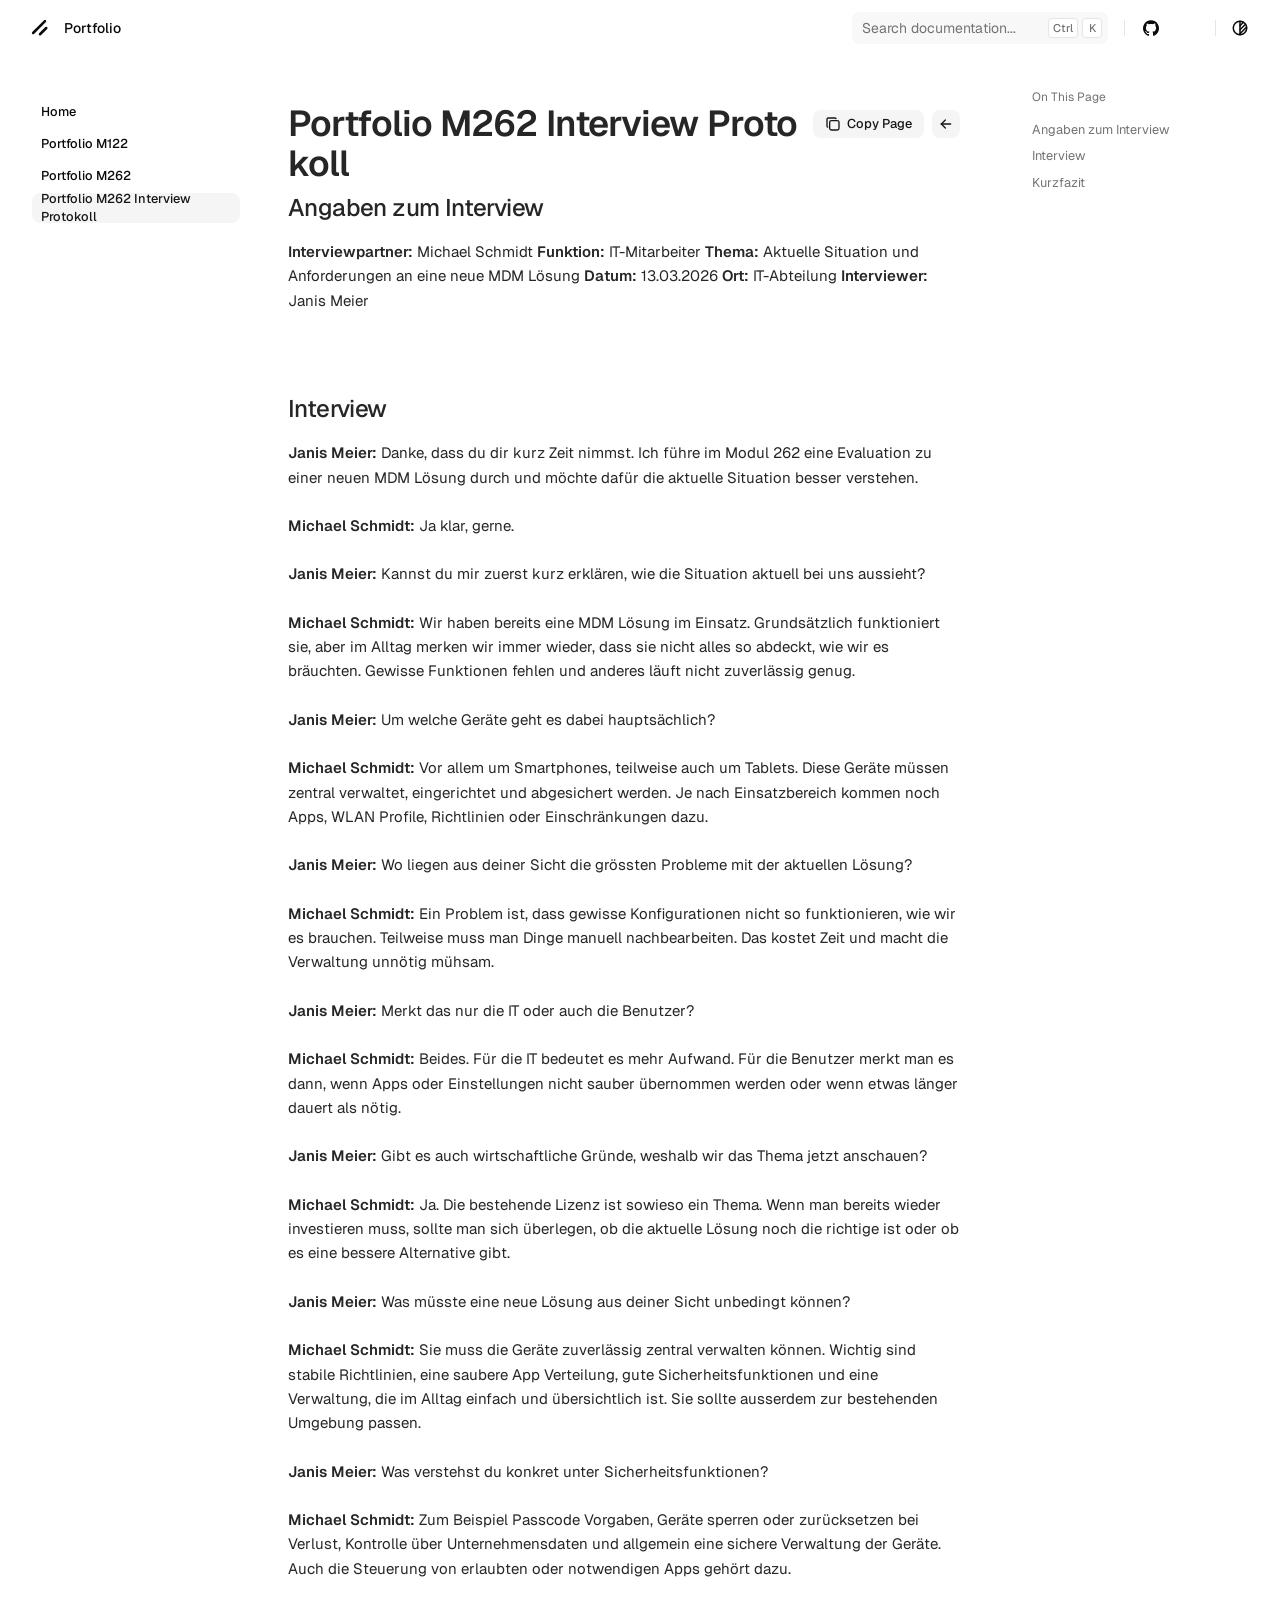
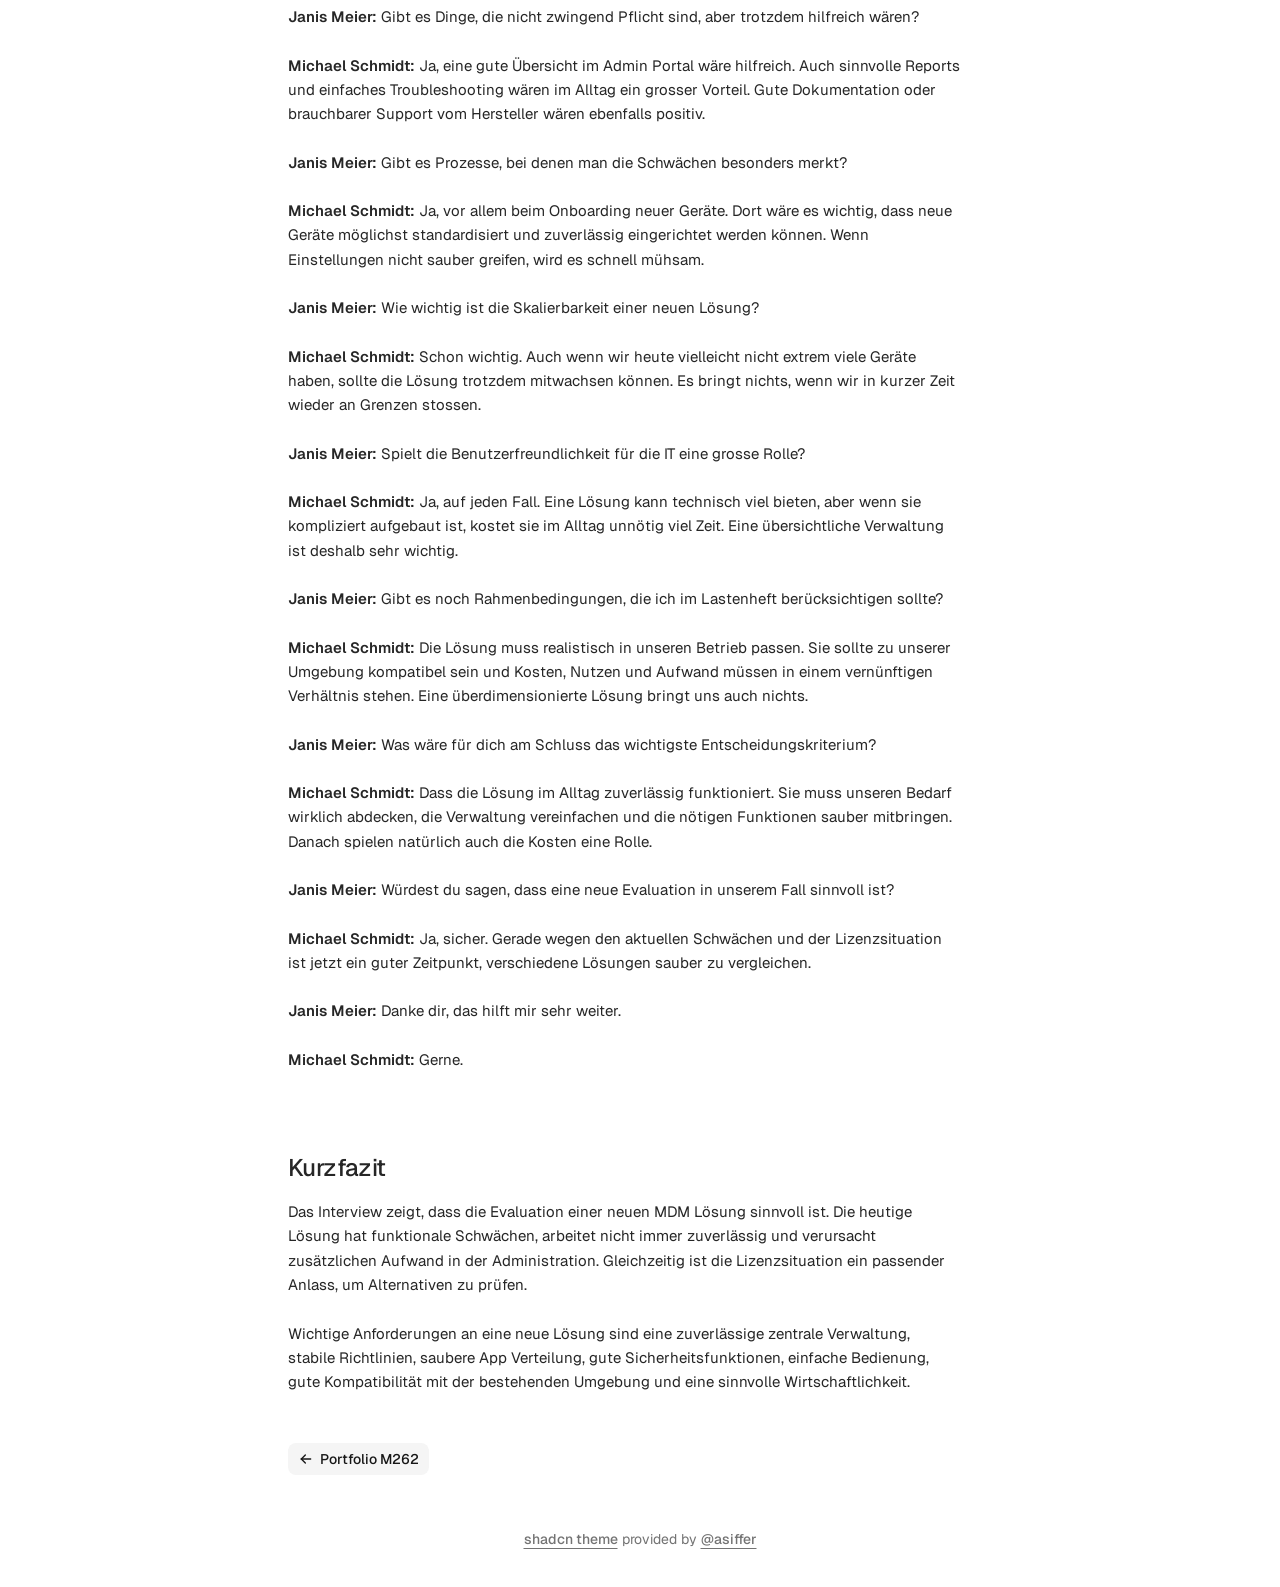
==== M262 Interview Protokoll/index.html @ add7f052 "Deployed 98fef5f with MkDocs version: 1.6.1" ====
<!DOCTYPE html>
<html lang="en">

<head>
    <script>
        // for search plugin notably
        const base_url = "https://1lazyprogrammer.github.io/portfolio/";
    </script>
    <script>
    const darkTheme = window.matchMedia("(prefers-color-scheme: dark)");
    darkTheme.onchange = (e) => {
        if (e.matches) {
            document.documentElement.classList.add("dark")
            localStorage.theme = 'dark';
        } else {
            document.documentElement.classList.remove("dark")
            localStorage.removeItem("theme")
        }
    };

    // On page load. Priotiry to lcaolStorage
    if (localStorage.theme === "dark") {
        document.documentElement.classList.add("dark")
    } else if (localStorage.theme === "light") {
        document.documentElement.classList.remove("dark")
    } else if (darkTheme.matches) {
        document.documentElement.classList.add("dark")
    } else {
        document.documentElement.classList.remove("dark")
    }

    // set the layout based on localStorage
    document.documentElement.classList.add(localStorage.getItem("html-layout") || "layout-fixed");
</script>


    <meta charset="UTF-8">
    <meta name="viewport" content="width=device-width, initial-scale=1">
    <title>Portfolio M262 Interview Protokoll - Portfolio</title>
    


<title>Portfolio M262 Interview Protokoll</title>









<link rel="canonical" href="https://1lazyprogrammer.github.io/portfolio/M262%20Interview%20Protokoll/">


<!-- Open Graph (Facebook, LinkedIn) -->

<meta property="og:title" content="Portfolio M262 Interview Protokoll">





<meta property="og:url" content="https://1lazyprogrammer.github.io/portfolio/M262%20Interview%20Protokoll/">






<!-- Twitter Card -->

<meta name="twitter:title" content="Portfolio M262 Interview Protokoll">






<!-- JSON-LD Structured Data -->



    <link rel="icon" href="../img/favicon.ico">

    <link href="../css/base.css" rel="stylesheet">
    <link href="../css/geist.css" rel="stylesheet">

    
    

<link id="pygments-light" rel="stylesheet"
    href="../css/pygments/shadcn-light.css">
<link id="pygments-dark" rel="stylesheet"
    href="../css/pygments/github-dark.css"
    media="(prefers-color-scheme: dark)">


    
    <link href="../extra.css" rel="stylesheet">

    

    <script src="../js/callbacks.js"></script>

    

    

    

</head>

<body
    class="text-foreground group/body overscroll-none font-sans antialiased [--footer-height:calc(var(--spacing)*14)] [--header-height:calc(var(--spacing)*14)] xl:[--footer-height:calc(var(--spacing)*24)] theme-default">
    <div id="inner-body" class="bg-background relative z-10 flex min-h-svh flex-col">
        <header class="bg-background sticky top-0 z-50 w-full" view-transition-name="header">
    <div class="container-wrapper 3xl:fixed:px-0 px-6">
        <div class="3xl:fixed:container flex h-(--header-height) items-center gap-2 **:data-[slot=separator]:!h-4">
            <button id="menu-button" data-slot="popover-trigger" onclick="onMobileMenuButtonClick(event)"
                class="group whitespace-nowrap rounded-md text-sm font-medium transition-all disabled:pointer-events-none disabled:opacity-50 [&amp;_svg]:pointer-events-none [&amp;_svg:not([class*='size-'])]:size-4 shrink-0 [&amp;_svg]:shrink-0 outline-none focus-visible:border-ring focus-visible:ring-ring/50 aria-invalid:ring-destructive/20 dark:aria-invalid:ring-destructive/40 aria-invalid:border-destructive hover:text-accent-foreground px-4 py-2 has-[&gt;svg]:px-3 extend-touch-target h-8 touch-manipulation items-center justify-start gap-2.5 !p-0 hover:bg-transparent focus-visible:bg-transparent focus-visible:ring-0 active:bg-transparent dark:hover:bg-transparent flex lg:hidden"
                type="button" aria-haspopup="dialog" aria-expanded="false" aria-controls="radix-«Rmplb»"
                data-state="closed">
                <div class="relative flex h-8 w-4 items-center justify-center">
                    <div class="relative size-4">
                        <!-- 16px x 16px -->
                        <svg xmlns="http://www.w3.org/2000/svg" viewBox="0 0 16 16" fill="none" stroke="currentColor"
                            stroke-width="2" stroke-linecap="round" stroke-linejoin="round">
                            <line x1="0" x2="16" y1="5" y2="5"
                                class="group-data-[state=open]:translate-y-[2.25px] group-data-[state=open]:-translate-x-[2.25px] group-data-[state=open]:rotate-45 transition-all duration-300 origin-center" />
                            <line x1="0" x2="16" y1="11" y2="11"
                                class="group-data-[state=open]:-translate-y-[2.25px] group-data-[state=open]:-translate-x-[2.25px] group-data-[state=open]:-rotate-45 transition-all duration-300 origin-center" />
                        </svg>
                    </div>

                    <span class="sr-only">Toggle Menu</span>
                </div>
                <span class="flex h-8 items-center text-lg leading-none font-medium">Menu</span>
            </button>
            <a data-slot="button"
                class="items-center justify-center gap-2 whitespace-nowrap rounded-md text-sm font-medium transition-all disabled:pointer-events-none disabled:opacity-50 [&_svg]:pointer-events-none [&_svg:not([class*='size-'])]:size-5 shrink-0 [&_svg]:shrink-0 outline-none focus-visible:border-ring focus-visible:ring-ring/50 focus-visible:ring-[3px] aria-invalid:ring-destructive/20 dark:aria-invalid:ring-destructive/40 aria-invalid:border-destructive hover:bg-accent hover:text-accent-foreground dark:hover:bg-accent/50 hidden h-8 lg:flex"
                href="https://1lazyprogrammer.github.io/portfolio/">
                <span class="size-8 flex flex-row justify-center items-center">
                    

<svg xmlns="http://www.w3.org/2000/svg" viewBox="0 0 256 256"
    class="size-5">
    <rect width="256" height="256" fill="none"></rect>
    <line x1="208" y1="128" x2="128" y2="208" fill="none" stroke="currentColor" stroke-linecap="round"
        stroke-linejoin="round" stroke-width="32"></line>
    <line x1="192" y1="40" x2="40" y2="192" fill="none" stroke="currentColor" stroke-linecap="round"
        stroke-linejoin="round" stroke-width="32"></line>
</svg>


                </span>

                
                <h1 class="pr-2">Portfolio</h1>
                
            </a>
            
            <div class="ml-auto flex items-center gap-2 md:flex-1 md:justify-end">
                <div class="hidden w-full flex-1 md:flex md:w-auto md:flex-none">
                    <button data-slot="dialog-trigger" onclick="onSearchBarClick(event)"
    class="inline-flex items-center gap-2 whitespace-nowrap rounded-md text-sm transition-all disabled:pointer-events-none disabled:opacity-50 [&amp;_svg]:pointer-events-none [&amp;_svg:not([class*='size-'])]:size-4 shrink-0 [&amp;_svg]:shrink-0 outline-none focus-visible:border-ring focus-visible:ring-ring/50 focus-visible:ring-[3px] aria-invalid:ring-destructive/20 dark:aria-invalid:ring-destructive/40 aria-invalid:border-destructive hover:bg-secondary/80 px-4 py-2 has-[&gt;svg]:px-3 bg-surface text-surface-foreground/60 dark:bg-card relative h-8 w-full justify-start pl-2.5 font-normal shadow-none sm:pr-12 md:w-40 lg:w-56 xl:w-64"
    type="button" aria-haspopup="dialog" aria-expanded="false" aria-controls="radix-«R66plb»" data-state="closed">
    <span class="text-muted-foreground hidden lg:inline-flex">Search documentation...</span>
    <span class="text-muted-foreground inline-flex lg:hidden">Search...</span>
    <div class="absolute top-1.5 right-1.5 hidden gap-1 sm:flex">
        <kbd
            class="bg-background text-muted-foreground pointer-events-none flex h-5 items-center justify-center gap-1 rounded border px-1 font-sans text-[0.7rem] font-medium select-none [&amp;_svg:not([class*='size-'])]:size-3">Ctrl</kbd><kbd
            class="bg-background text-muted-foreground pointer-events-none flex h-5 items-center justify-center gap-1 rounded border px-1 font-sans text-[0.7rem] font-medium select-none [&amp;_svg:not([class*='size-'])]:size-3 aspect-square">K</kbd>
    </div>
</button>
<dialog id="search-dialog" onclick="onSearchDialogClick(event)"
    class="fixed top-1/2 left-1/2 -translate-x-1/2 -translate-y-1/2 bg-background rounded-lg shadow-lg border overflow-hidden p-0">
    <div class="w-lg gap-4">
        <div class="flex h-full w-full flex-col overflow-hidden rounded-md bg-popover text-popover-foreground">
            <div data-slot="command-input-wrapper" class="flex h-9 items-center gap-2 border-b px-3"><svg
                    xmlns="http://www.w3.org/2000/svg" width="24" height="24" viewBox="0 0 24 24" fill="none"
                    stroke="currentColor" stroke-width="2" stroke-linecap="round" stroke-linejoin="round"
                    class="lucide lucide-search size-4 shrink-0 opacity-50">
                    <circle cx="11" cy="11" r="8"></circle>
                    <path d="m21 21-4.3-4.3"></path>
                </svg>
                <input data-slot="command-input"
                    class="placeholder:text-muted-foreground flex h-10 w-full rounded-md bg-transparent py-3 text-sm outline-hidden disabled:cursor-not-allowed disabled:opacity-50"
                    placeholder="Search documentation..." cmdk-input="" autocomplete="off" autocorrect="off"
                    spellcheck="false" aria-autocomplete="list" role="combobox" aria-expanded="true"
                    aria-controls="radix-«r1t6»" aria-labelledby="radix-«r1t7»" id="radix-«r1t8»" type="text" value=""
                    aria-activedescendant="radix-«r1th»" oninput="onInputHandler(event)">
            </div>
        </div>
        <div id="mkdocs-search-results">
            <!-- search results go there -->
        </div>
    </div>
</dialog>
<script>
    document.removeEventListener("keydown", searchShortcutHandler);
    document.addEventListener("keydown", searchShortcutHandler);
</script>
                </div>
                <div data-orientation="vertical" role="none" data-slot="separator"
                    class="bg-border shrink-0 data-[orientation=horizontal]:h-px data-[orientation=horizontal]:w-full data-[orientation=vertical]:h-full data-[orientation=vertical]:w-px ml-2 hidden lg:block">
                </div>
                <a target="_blank" rel="noreferrer" data-slot="button"
                    class="inline-flex items-center justify-center whitespace-nowrap text-sm font-medium transition-all disabled:pointer-events-none disabled:opacity-50 [&amp;_svg]:pointer-events-none [&amp;_svg:not([class*='size-'])]:size-4 shrink-0 [&amp;_svg]:shrink-0 outline-none focus-visible:border-ring focus-visible:ring-ring/50 focus-visible:ring-[3px] aria-invalid:ring-destructive/20 dark:aria-invalid:ring-destructive/40 aria-invalid:border-destructive hover:bg-accent hover:text-accent-foreground dark:hover:bg-accent/50 rounded-md gap-1.5 px-3 has-[&gt;svg]:px-2.5 h-8 shadow-none"
                    href="None">
                    <svg viewBox="0 0 438.549 438.549">
                        <path fill="currentColor"
                            d="M409.132 114.573c-19.608-33.596-46.205-60.194-79.798-79.8-33.598-19.607-70.277-29.408-110.063-29.408-39.781 0-76.472 9.804-110.063 29.408-33.596 19.605-60.192 46.204-79.8 79.8C9.803 148.168 0 184.854 0 224.63c0 47.78 13.94 90.745 41.827 128.906 27.884 38.164 63.906 64.572 108.063 79.227 5.14.954 8.945.283 11.419-1.996 2.475-2.282 3.711-5.14 3.711-8.562 0-.571-.049-5.708-.144-15.417a2549.81 2549.81 0 01-.144-25.406l-6.567 1.136c-4.187.767-9.469 1.092-15.846 1-6.374-.089-12.991-.757-19.842-1.999-6.854-1.231-13.229-4.086-19.13-8.559-5.898-4.473-10.085-10.328-12.56-17.556l-2.855-6.57c-1.903-4.374-4.899-9.233-8.992-14.559-4.093-5.331-8.232-8.945-12.419-10.848l-1.999-1.431c-1.332-.951-2.568-2.098-3.711-3.429-1.142-1.331-1.997-2.663-2.568-3.997-.572-1.335-.098-2.43 1.427-3.289 1.525-.859 4.281-1.276 8.28-1.276l5.708.853c3.807.763 8.516 3.042 14.133 6.851 5.614 3.806 10.229 8.754 13.846 14.842 4.38 7.806 9.657 13.754 15.846 17.847 6.184 4.093 12.419 6.136 18.699 6.136 6.28 0 11.704-.476 16.274-1.423 4.565-.952 8.848-2.383 12.847-4.285 1.713-12.758 6.377-22.559 13.988-29.41-10.848-1.14-20.601-2.857-29.264-5.14-8.658-2.286-17.605-5.996-26.835-11.14-9.235-5.137-16.896-11.516-22.985-19.126-6.09-7.614-11.088-17.61-14.987-29.979-3.901-12.374-5.852-26.648-5.852-42.826 0-23.035 7.52-42.637 22.557-58.817-7.044-17.318-6.379-36.732 1.997-58.24 5.52-1.715 13.706-.428 24.554 3.853 10.85 4.283 18.794 7.952 23.84 10.994 5.046 3.041 9.089 5.618 12.135 7.708 17.705-4.947 35.976-7.421 54.818-7.421s37.117 2.474 54.823 7.421l10.849-6.849c7.419-4.57 16.18-8.758 26.262-12.565 10.088-3.805 17.802-4.853 23.134-3.138 8.562 21.509 9.325 40.922 2.279 58.24 15.036 16.18 22.559 35.787 22.559 58.817 0 16.178-1.958 30.497-5.853 42.966-3.9 12.471-8.941 22.457-15.125 29.979-6.191 7.521-13.901 13.85-23.131 18.986-9.232 5.14-18.182 8.85-26.84 11.136-8.662 2.286-18.415 4.004-29.263 5.146 9.894 8.562 14.842 22.077 14.842 40.539v60.237c0 3.422 1.19 6.279 3.572 8.562 2.379 2.279 6.136 2.95 11.276 1.995 44.163-14.653 80.185-41.062 108.068-79.226 27.88-38.161 41.825-81.126 41.825-128.906-.01-39.771-9.818-76.454-29.414-110.049z">
                        </path>
                    </svg>
                    
                    <span id="stargazers" class="text-muted-foreground w-8 text-xs tabular-nums" onload="test()">
                    </span>
                    
                </a>
                <div data-orientation="vertical" role="none" data-slot="separator"
                    class="bg-border shrink-0 data-[orientation=horizontal]:h-px data-[orientation=horizontal]:w-full data-[orientation=vertical]:h-full data-[orientation=vertical]:w-px 3xl:flex hidden">
                </div>
                <button data-slot="button"
                    class="items-center justify-center gap-2 whitespace-nowrap rounded-md text-sm font-medium transition-all disabled:pointer-events-none disabled:opacity-50 [&amp;_svg]:pointer-events-none [&amp;_svg:not([class*='size-'])]:size-4 shrink-0 [&amp;_svg]:shrink-0 outline-none focus-visible:border-ring focus-visible:ring-ring/50 focus-visible:ring-[3px] aria-invalid:ring-destructive/20 dark:aria-invalid:ring-destructive/40 aria-invalid:border-destructive hover:bg-accent hover:text-accent-foreground dark:hover:bg-accent/50 size-8 3xl:flex hidden"
                    title="Toggle layout" onclick="toggleLayout(event)">
                    <span class="sr-only">Toggle layout</span>
                    <svg xmlns="http://www.w3.org/2000/svg" width="24" height="24" viewBox="0 0 24 24" fill="none"
                        stroke="currentColor" stroke-width="2" stroke-linecap="round" stroke-linejoin="round"
                        class="lucide lucide-gallery-horizontal">
                        <path d="M2 3v18"></path>
                        <rect width="12" height="18" x="6" y="3" rx="2"></rect>
                        <path d="M22 3v18"></path>
                    </svg>
                </button>
                <div data-orientation="vertical" role="none" data-slot="separator"
                    class="bg-border shrink-0 data-[orientation=horizontal]:h-px data-[orientation=horizontal]:w-full data-[orientation=vertical]:h-full data-[orientation=vertical]:w-px">
                </div>
                <button data-slot="button"
                    class="inline-flex items-center justify-center gap-2 whitespace-nowrap rounded-md text-sm font-medium transition-all disabled:pointer-events-none disabled:opacity-50 [&amp;_svg]:pointer-events-none [&amp;_svg:not([class*='size-'])]:size-4 shrink-0 [&amp;_svg]:shrink-0 outline-none focus-visible:border-ring focus-visible:ring-ring/50 focus-visible:ring-[3px] aria-invalid:ring-destructive/20 dark:aria-invalid:ring-destructive/40 aria-invalid:border-destructive hover:bg-accent hover:text-accent-foreground dark:hover:bg-accent/50 group/toggle extend-touch-target size-8"
                    title="Toggle theme" onclick="onThemeSwitch(event)">
                    <svg xmlns="http://www.w3.org/2000/svg" width="24" height="24" viewBox="0 0 24 24" fill="none"
                        stroke="currentColor" stroke-width="2" stroke-linecap="round" stroke-linejoin="round"
                        class="size-4.5">
                        <path stroke="none" d="M0 0h24v24H0z" fill="none"></path>
                        <path d="M12 12m-9 0a9 9 0 1 0 18 0a9 9 0 1 0 -18 0"></path>
                        <path d="M12 3l0 18"></path>
                        <path d="M12 9l4.65 -4.65"></path>
                        <path d="M12 14.3l7.37 -7.37"></path>
                        <path d="M12 19.6l8.85 -8.85"></path>
                    </svg>
                    <span class="sr-only">Toggle theme</span>
                </button>
            </div>
        </div>
    </div>
</header>
        <main class="flex flex-1 flex-col">
            <div class="container-wrapper flex flex-1 flex-col px-2">
                <div data-slot="sidebar-wrapper" style="--sidebar-width: 16rem; --sidebar-width-icon: 3rem;"
                    class="group/sidebar-wrapper has-data-[variant=inset]:bg-sidebar flex w-full 3xl:fixed:container 3xl:fixed:px-3 min-h-min flex-1 items-start px-0 [--sidebar-width:220px] [--top-spacing:0] lg:grid lg:grid-cols-[var(--sidebar-width)_minmax(0,1fr)] lg:[--sidebar-width:240px] lg:[--top-spacing:calc(var(--spacing)*4)]">
                    <div data-slot="sidebar"
                        class="text-sidebar-foreground w-(--sidebar-width) flex-col sticky top-[calc(var(--header-height)+1px)] z-30 hidden h-[calc(100svh-var(--header-height)-var(--footer-height))] bg-transparent lg:flex">
                        <div data-slot="sidebar-content" data-sidebar="content"
                            class="flex min-h-0 flex-1 flex-col gap-2 overflow-auto group-data-[collapsible=icon]:overflow-hidden no-scrollbar px-2 pb-12">
                            <div class="h-(--top-spacing) shrink-0"></div>
                            <div view-transition-name="sidebar" data-slot="sidebar-group" data-sidebar="group"
    class="relative flex w-full min-w-0 flex-col p-2 no-scrollbar">
    

    
    
    

    

    
    

    
    <div data-slot="sidebar-group" data-sidebar="group" class="relative flex w-full min-w-0 flex-col p-2">
        <div data-slot="sidebar-group-content" data-sidebar="group-content" class="w-full text-sm">
            <ul data-slot="sidebar-menu" data-sidebar="menu" class="flex w-full min-w-0 flex-col gap-0.5">
                
                
                <li data-slot="sidebar-menu-item" data-sidebar="menu-item" class="group/menu-item relative">
    <a data-slot="sidebar-menu-button" data-active="false" data-sidebar="menu-button"
        data-size="default" href="/portfolio/"
        class="hover:bg-sidebar-accent hover:text-sidebar-accent-foreground peer/menu-button flex items-center gap-2 rounded-md p-2 text-left outline-hidden ring-sidebar-ring transition-[width,height,padding] focus-visible:ring-2 active:bg-sidebar-accent active:text-sidebar-accent-foreground disabled:pointer-events-none disabled:opacity-50 group-has-data-[sidebar=menu-action]/menu-item:pr-8 aria-disabled:pointer-events-none aria-disabled:opacity-50 data-[active=true]:font-medium data-[active=true]:text-sidebar-accent-foreground data-[state=open]:hover:bg-sidebar-accent data-[state=open]:hover:text-sidebar-accent-foreground group-data-[collapsible=icon]:size-8! group-data-[collapsible=icon]:p-2! [&>span:last-child]:truncate [&>svg]:size-4 [&>svg]:shrink-0 data-[active=true]:bg-accent data-[active=true]:border-accent 3xl:fixed:w-full 3xl:fixed:max-w-48 relative h-[30px] w-fit overflow-visible border border-transparent text-[0.8rem] font-medium after:absolute after:inset-x-0 after:-inset-y-1 after:z-0 after:rounded-md">

        
        Home
        

        

        

        
    </a>
</li>
                
                
                
                <li data-slot="sidebar-menu-item" data-sidebar="menu-item" class="group/menu-item relative">
    <a data-slot="sidebar-menu-button" data-active="false" data-sidebar="menu-button"
        data-size="default" href="/portfolio/P_M122/"
        class="hover:bg-sidebar-accent hover:text-sidebar-accent-foreground peer/menu-button flex items-center gap-2 rounded-md p-2 text-left outline-hidden ring-sidebar-ring transition-[width,height,padding] focus-visible:ring-2 active:bg-sidebar-accent active:text-sidebar-accent-foreground disabled:pointer-events-none disabled:opacity-50 group-has-data-[sidebar=menu-action]/menu-item:pr-8 aria-disabled:pointer-events-none aria-disabled:opacity-50 data-[active=true]:font-medium data-[active=true]:text-sidebar-accent-foreground data-[state=open]:hover:bg-sidebar-accent data-[state=open]:hover:text-sidebar-accent-foreground group-data-[collapsible=icon]:size-8! group-data-[collapsible=icon]:p-2! [&>span:last-child]:truncate [&>svg]:size-4 [&>svg]:shrink-0 data-[active=true]:bg-accent data-[active=true]:border-accent 3xl:fixed:w-full 3xl:fixed:max-w-48 relative h-[30px] w-fit overflow-visible border border-transparent text-[0.8rem] font-medium after:absolute after:inset-x-0 after:-inset-y-1 after:z-0 after:rounded-md">

        
        Portfolio M122
        

        

        

        
    </a>
</li>
                
                
                
                <li data-slot="sidebar-menu-item" data-sidebar="menu-item" class="group/menu-item relative">
    <a data-slot="sidebar-menu-button" data-active="false" data-sidebar="menu-button"
        data-size="default" href="/portfolio/P_M262/"
        class="hover:bg-sidebar-accent hover:text-sidebar-accent-foreground peer/menu-button flex items-center gap-2 rounded-md p-2 text-left outline-hidden ring-sidebar-ring transition-[width,height,padding] focus-visible:ring-2 active:bg-sidebar-accent active:text-sidebar-accent-foreground disabled:pointer-events-none disabled:opacity-50 group-has-data-[sidebar=menu-action]/menu-item:pr-8 aria-disabled:pointer-events-none aria-disabled:opacity-50 data-[active=true]:font-medium data-[active=true]:text-sidebar-accent-foreground data-[state=open]:hover:bg-sidebar-accent data-[state=open]:hover:text-sidebar-accent-foreground group-data-[collapsible=icon]:size-8! group-data-[collapsible=icon]:p-2! [&>span:last-child]:truncate [&>svg]:size-4 [&>svg]:shrink-0 data-[active=true]:bg-accent data-[active=true]:border-accent 3xl:fixed:w-full 3xl:fixed:max-w-48 relative h-[30px] w-fit overflow-visible border border-transparent text-[0.8rem] font-medium after:absolute after:inset-x-0 after:-inset-y-1 after:z-0 after:rounded-md">

        
        Portfolio M262
        

        

        

        
    </a>
</li>
                
                
                
                <li data-slot="sidebar-menu-item" data-sidebar="menu-item" class="group/menu-item relative">
    <a data-slot="sidebar-menu-button" data-active="true" data-sidebar="menu-button"
        data-size="default" href="/portfolio/M262%20Interview%20Protokoll/"
        class="hover:bg-sidebar-accent hover:text-sidebar-accent-foreground peer/menu-button flex items-center gap-2 rounded-md p-2 text-left outline-hidden ring-sidebar-ring transition-[width,height,padding] focus-visible:ring-2 active:bg-sidebar-accent active:text-sidebar-accent-foreground disabled:pointer-events-none disabled:opacity-50 group-has-data-[sidebar=menu-action]/menu-item:pr-8 aria-disabled:pointer-events-none aria-disabled:opacity-50 data-[active=true]:font-medium data-[active=true]:text-sidebar-accent-foreground data-[state=open]:hover:bg-sidebar-accent data-[state=open]:hover:text-sidebar-accent-foreground group-data-[collapsible=icon]:size-8! group-data-[collapsible=icon]:p-2! [&>span:last-child]:truncate [&>svg]:size-4 [&>svg]:shrink-0 data-[active=true]:bg-accent data-[active=true]:border-accent 3xl:fixed:w-full 3xl:fixed:max-w-48 relative h-[30px] w-fit overflow-visible border border-transparent text-[0.8rem] font-medium after:absolute after:inset-x-0 after:-inset-y-1 after:z-0 after:rounded-md">

        
        Portfolio M262 Interview Protokoll
        

        

        

        
    </a>
</li>
                
                
            </ul>
        </div>
    </div>
    

    


    
</div>
                        </div>
                    </div>
                    <div class="h-full w-full">
                        <div data-slot="docs" class="flex items-stretch text-[1.05rem] sm:text-[15px] xl:w-full">
                            <div class="flex min-w-0 flex-1 flex-col">
                                <div class="h-(--top-spacing) shrink-0"></div>
                                <article class="w-full" view-transition-name="page">
  <div class="flex flex-col gap-2">
    <div class="flex flex-col gap-2">
      <div id="page-header" class="flex items-start justify-between">
        <h1
          class="scroll-m-20 text-4xl font-semibold tracking-tight sm:text-3xl xl:text-4xl"
        >
          Portfolio M262 Interview Protokoll
        </h1>

        <div class="flex items-center gap-2 pt-1.5">
          
<button onclick="fetch(`https://1lazyprogrammer.github.io/portfolio/M262 Interview Protokoll.md`).then((r) => r.blob()).then((blob) => navigator.clipboard.write([new ClipboardItem({ 'text/plain': blob })]))" 
        data-slot="button" 
        class="cursor-pointer inline-flex items-center justify-center whitespace-nowrap text-sm font-medium transition-all disabled:pointer-events-none disabled:opacity-50 [&_svg]:pointer-events-none [&_svg:not([class*='size-'])]:size-4 shrink-0 [&_svg]:shrink-0 outline-none focus-visible:border-ring focus-visible:ring-ring/50 focus-visible:ring-[3px] aria-invalid:ring-destructive/20 dark:aria-invalid:ring-destructive/40 aria-invalid:border-destructive bg-secondary text-secondary-foreground hover:bg-secondary/80 rounded-md gap-1.5 px-3 has-[&>svg]:px-2.5 h-8 shadow-none md:h-7 md:text-[0.8rem]">
<svg xmlns="http://www.w3.org/2000/svg" width="24" height="24" viewBox="0 0 24 24" fill="none" stroke="currentColor" stroke-width="2" stroke-linecap="round" stroke-linejoin="round" class="tabler-icon tabler-icon-copy ">
    <path d="M7 7m0 2.667a2.667 2.667 0 0 1 2.667 -2.667h8.666a2.667 2.667 0 0 1 2.667 2.667v8.666a2.667 2.667 0 0 1 -2.667 2.667h-8.666a2.667 2.667 0 0 1 -2.667 -2.667z"></path><path d="M4.012 16.737a2.005 2.005 0 0 1 -1.012 -1.737v-10c0 -1.1 .9 -2 2 -2h10c.75 0 1.158 .385 1.5 1"></path>
</svg>
<span class="max-md:hidden">Copy Page</span>
</button> 
          
          <a
            data-slot="button"
            id="previous-button"
            class="inline-flex items-center justify-center gap-2 whitespace-nowrap rounded-md text-sm font-medium transition-all disabled:pointer-events-none disabled:opacity-50 [&amp;_svg]:pointer-events-none [&amp;_svg:not([class*='size-'])]:size-4 shrink-0 [&amp;_svg]:shrink-0 outline-none focus-visible:border-ring focus-visible:ring-ring/50 focus-visible:ring-[3px] aria-invalid:ring-destructive/20 dark:aria-invalid:ring-destructive/40 aria-invalid:border-destructive bg-secondary text-secondary-foreground hover:bg-secondary/80 extend-touch-target size-8 shadow-none md:size-7"
            href="/portfolio/P_M262/"
          >
            <svg
              xmlns="http://www.w3.org/2000/svg"
              width="24"
              height="24"
              viewBox="0 0 24 24"
              fill="none"
              stroke="currentColor"
              stroke-width="2"
              stroke-linecap="round"
              stroke-linejoin="round"
              class="tabler-icon tabler-icon-arrow-left"
            >
              <path d="M5 12l14 0"></path>
              <path d="M5 12l6 6"></path>
              <path d="M5 12l6 -6"></path>
            </svg>
            <span class="sr-only">Previous</span>
          </a>
           
          
        </div>
      </div>
      
    </div>
    <div class="flex justify-end items-center">
       
    </div>
  </div>
  <div class="typography w-full flex-1 *:data-[slot=alert]:first:mt-0">
    <h2 id="angaben-zum-interview">Angaben zum Interview</h2>
<p><strong>Interviewpartner:</strong> Michael Schmidt
<strong>Funktion:</strong> IT-Mitarbeiter
<strong>Thema:</strong> Aktuelle Situation und Anforderungen an eine neue MDM Lösung
<strong>Datum:</strong> 13.03.2026
<strong>Ort:</strong> IT-Abteilung
<strong>Interviewer:</strong> Janis Meier</p>
<h2 id="interview">Interview</h2>
<p><strong>Janis Meier:</strong> Danke, dass du dir kurz Zeit nimmst. Ich führe im Modul 262 eine Evaluation zu einer neuen MDM Lösung durch und möchte dafür die aktuelle Situation besser verstehen.</p>
<p><strong>Michael Schmidt:</strong> Ja klar, gerne.</p>
<p><strong>Janis Meier:</strong> Kannst du mir zuerst kurz erklären, wie die Situation aktuell bei uns aussieht?</p>
<p><strong>Michael Schmidt:</strong> Wir haben bereits eine MDM Lösung im Einsatz. Grundsätzlich funktioniert sie, aber im Alltag merken wir immer wieder, dass sie nicht alles so abdeckt, wie wir es bräuchten. Gewisse Funktionen fehlen und anderes läuft nicht zuverlässig genug.</p>
<p><strong>Janis Meier:</strong> Um welche Geräte geht es dabei hauptsächlich?</p>
<p><strong>Michael Schmidt:</strong> Vor allem um Smartphones, teilweise auch um Tablets. Diese Geräte müssen zentral verwaltet, eingerichtet und abgesichert werden. Je nach Einsatzbereich kommen noch Apps, WLAN Profile, Richtlinien oder Einschränkungen dazu.</p>
<p><strong>Janis Meier:</strong> Wo liegen aus deiner Sicht die grössten Probleme mit der aktuellen Lösung?</p>
<p><strong>Michael Schmidt:</strong> Ein Problem ist, dass gewisse Konfigurationen nicht so funktionieren, wie wir es brauchen. Teilweise muss man Dinge manuell nachbearbeiten. Das kostet Zeit und macht die Verwaltung unnötig mühsam.</p>
<p><strong>Janis Meier:</strong> Merkt das nur die IT oder auch die Benutzer?</p>
<p><strong>Michael Schmidt:</strong> Beides. Für die IT bedeutet es mehr Aufwand. Für die Benutzer merkt man es dann, wenn Apps oder Einstellungen nicht sauber übernommen werden oder wenn etwas länger dauert als nötig.</p>
<p><strong>Janis Meier:</strong> Gibt es auch wirtschaftliche Gründe, weshalb wir das Thema jetzt anschauen?</p>
<p><strong>Michael Schmidt:</strong> Ja. Die bestehende Lizenz ist sowieso ein Thema. Wenn man bereits wieder investieren muss, sollte man sich überlegen, ob die aktuelle Lösung noch die richtige ist oder ob es eine bessere Alternative gibt.</p>
<p><strong>Janis Meier:</strong> Was müsste eine neue Lösung aus deiner Sicht unbedingt können?</p>
<p><strong>Michael Schmidt:</strong> Sie muss die Geräte zuverlässig zentral verwalten können. Wichtig sind stabile Richtlinien, eine saubere App Verteilung, gute Sicherheitsfunktionen und eine Verwaltung, die im Alltag einfach und übersichtlich ist. Sie sollte ausserdem zur bestehenden Umgebung passen.</p>
<p><strong>Janis Meier:</strong> Was verstehst du konkret unter Sicherheitsfunktionen?</p>
<p><strong>Michael Schmidt:</strong> Zum Beispiel Passcode Vorgaben, Geräte sperren oder zurücksetzen bei Verlust, Kontrolle über Unternehmensdaten und allgemein eine sichere Verwaltung der Geräte. Auch die Steuerung von erlaubten oder notwendigen Apps gehört dazu.</p>
<p><strong>Janis Meier:</strong> Gibt es Dinge, die nicht zwingend Pflicht sind, aber trotzdem hilfreich wären?</p>
<p><strong>Michael Schmidt:</strong> Ja, eine gute Übersicht im Admin Portal wäre hilfreich. Auch sinnvolle Reports und einfaches Troubleshooting wären im Alltag ein grosser Vorteil. Gute Dokumentation oder brauchbarer Support vom Hersteller wären ebenfalls positiv.</p>
<p><strong>Janis Meier:</strong> Gibt es Prozesse, bei denen man die Schwächen besonders merkt?</p>
<p><strong>Michael Schmidt:</strong> Ja, vor allem beim Onboarding neuer Geräte. Dort wäre es wichtig, dass neue Geräte möglichst standardisiert und zuverlässig eingerichtet werden können. Wenn Einstellungen nicht sauber greifen, wird es schnell mühsam.</p>
<p><strong>Janis Meier:</strong> Wie wichtig ist die Skalierbarkeit einer neuen Lösung?</p>
<p><strong>Michael Schmidt:</strong> Schon wichtig. Auch wenn wir heute vielleicht nicht extrem viele Geräte haben, sollte die Lösung trotzdem mitwachsen können. Es bringt nichts, wenn wir in kurzer Zeit wieder an Grenzen stossen.</p>
<p><strong>Janis Meier:</strong> Spielt die Benutzerfreundlichkeit für die IT eine grosse Rolle?</p>
<p><strong>Michael Schmidt:</strong> Ja, auf jeden Fall. Eine Lösung kann technisch viel bieten, aber wenn sie kompliziert aufgebaut ist, kostet sie im Alltag unnötig viel Zeit. Eine übersichtliche Verwaltung ist deshalb sehr wichtig.</p>
<p><strong>Janis Meier:</strong> Gibt es noch Rahmenbedingungen, die ich im Lastenheft berücksichtigen sollte?</p>
<p><strong>Michael Schmidt:</strong> Die Lösung muss realistisch in unseren Betrieb passen. Sie sollte zu unserer Umgebung kompatibel sein und Kosten, Nutzen und Aufwand müssen in einem vernünftigen Verhältnis stehen. Eine überdimensionierte Lösung bringt uns auch nichts.</p>
<p><strong>Janis Meier:</strong> Was wäre für dich am Schluss das wichtigste Entscheidungskriterium?</p>
<p><strong>Michael Schmidt:</strong> Dass die Lösung im Alltag zuverlässig funktioniert. Sie muss unseren Bedarf wirklich abdecken, die Verwaltung vereinfachen und die nötigen Funktionen sauber mitbringen. Danach spielen natürlich auch die Kosten eine Rolle.</p>
<p><strong>Janis Meier:</strong> Würdest du sagen, dass eine neue Evaluation in unserem Fall sinnvoll ist?</p>
<p><strong>Michael Schmidt:</strong> Ja, sicher. Gerade wegen den aktuellen Schwächen und der Lizenzsituation ist jetzt ein guter Zeitpunkt, verschiedene Lösungen sauber zu vergleichen.</p>
<p><strong>Janis Meier:</strong> Danke dir, das hilft mir sehr weiter.</p>
<p><strong>Michael Schmidt:</strong> Gerne.</p>
<h2 id="kurzfazit">Kurzfazit</h2>
<p>Das Interview zeigt, dass die Evaluation einer neuen MDM Lösung sinnvoll ist. Die heutige Lösung hat funktionale Schwächen, arbeitet nicht immer zuverlässig und verursacht zusätzlichen Aufwand in der Administration. Gleichzeitig ist die Lizenzsituation ein passender Anlass, um Alternativen zu prüfen.</p>
<p>Wichtige Anforderungen an eine neue Lösung sind eine zuverlässige zentrale Verwaltung, stabile Richtlinien, saubere App Verteilung, gute Sicherheitsfunktionen, einfache Bedienung, gute Kompatibilität mit der bestehenden Umgebung und eine sinnvolle Wirtschaftlichkeit.</p>
  </div>
</article>
                                <div class="mx-auto flex flex-wrap h-16 w-full max-w-2xl items-center gap-2 px-4 md:px-0">
    
    <a data-slot="button"
        class="inline-flex items-center justify-center whitespace-nowrap text-sm font-medium transition-all disabled:pointer-events-none disabled:opacity-50 [&amp;_svg]:pointer-events-none [&amp;_svg:not([class*='size-'])]:size-4 shrink-0 [&amp;_svg]:shrink-0 outline-none focus-visible:border-ring focus-visible:ring-ring/50 focus-visible:ring-[3px] aria-invalid:ring-destructive/20 dark:aria-invalid:ring-destructive/40 aria-invalid:border-destructive bg-secondary text-secondary-foreground hover:bg-secondary/80 h-8 rounded-md gap-1.5 px-3 has-[&gt;svg]:px-2.5 shadow-none"
        href="/portfolio/P_M262/">
        <svg xmlns="http://www.w3.org/2000/svg" width="24" height="24" viewBox="0 0 24 24" fill="none"
            stroke="currentColor" stroke-width="2" stroke-linecap="round" stroke-linejoin="round"
            class="tabler-icon tabler-icon-arrow-left ">
            <path d="M5 12l14 0"></path>
            <path d="M5 12l6 6"></path>
            <path d="M5 12l6 -6"></path>
        </svg>
        <span class="max-[500px]:hidden">Portfolio M262</span>
    </a>
    
    
</div>
                                <dialog id="bottom-sidebar" onclick="onBottomSidebarDialogClick(event)" class="bg-transparent"
    style="position: fixed; left: 0px; top: 0px; transform: translate(0px, 58px); min-width: max-content; --radix-popper-transform-origin: 0% 0px; will-change: transform; z-index: 50; --radix-popper-available-width: 504px; --radix-popper-available-height: 857px; --radix-popper-anchor-width: 72.94999694824219px; --radix-popper-anchor-height: 32px;">
    <div data-side="bottom" data-align="start" data-state="open" role="dialog" data-slot="popover-content"
        class="text-popover-foreground data-[state=open]:animate-in data-[state=closed]:animate-out data-[state=closed]:fade-out-0 data-[state=open]:fade-in-0 data-[state=closed]:zoom-out-95 data-[state=open]:zoom-in-95 data-[side=bottom]:slide-in-from-top-2 data-[side=left]:slide-in-from-right-2 data-[side=right]:slide-in-from-left-2 data-[side=top]:slide-in-from-bottom-2 z-50 origin-(--radix-popover-content-transform-origin) border outline-hidden bg-background/90 no-scrollbar h-(--radix-popper-available-height) w-(--radix-popper-available-width) overflow-y-auto rounded-none border-none p-0 shadow-none backdrop-blur duration-100"
        style="--radix-popover-content-transform-origin: var(--radix-popper-transform-origin); --radix-popover-content-available-width: var(--radix-popper-available-width); --radix-popover-content-available-height: var(--radix-popper-available-height); --radix-popover-trigger-width: var(--radix-popper-anchor-width); --radix-popover-trigger-height: var(--radix-popper-anchor-height);"
        tabindex="-1">
        <div class="flex flex-col gap-12 overflow-auto px-6 py-6">
            
            
            

            
            <div class="flex flex-col gap-4">
                <div class="text-muted-foreground text-sm font-medium">Menu</div>
                <div class="flex flex-col gap-3">
                    
                    <a class="text-2xl font-medium" href="..">
                        
                        Home
                        
                    </a>
                    
                    <a class="text-2xl font-medium" href="../P_M122/">
                        
                        Portfolio M122
                        
                    </a>
                    
                    <a class="text-2xl font-medium" href="../P_M262/">
                        
                        Portfolio M262
                        
                    </a>
                    
                    <a class="text-2xl font-medium" href="./">
                        
                        Portfolio M262 Interview Protokoll
                        
                    </a>
                    
                </div>
            </div>
            

            
            

        </div>
    </div>
</dialog>
                            </div>
                            <div
                                class="sticky top-[calc(var(--header-height)+1px)] z-30 ml-auto hidden h-[calc(100svh-var(--header-height)-var(--footer-height))] w-72 flex-col gap-4 overflow-hidden overscroll-none pb-8 xl:flex">
                                <div class="h-(--top-spacing) shrink-0"></div>
                                <div view-transition-name="toc" class="no-scrollbar overflow-y-auto px-8">
    <div class="flex flex-col gap-2 p-4 pt-0 text-sm">
        <p class="text-muted-foreground bg-background sticky top-0 h-6 text-xs">On This Page</p>
        
        
        
        
        <a href="#angaben-zum-interview"
            class="text-muted-foreground hover:text-foreground data-[active=true]:text-foreground text-[0.8rem] no-underline transition-colors data-[depth=3]:pl-4 data-[depth=4]:pl-6"
            data-active="false" data-depth="2">
            Angaben zum Interview
        </a>
        

        
        <a href="#interview"
            class="text-muted-foreground hover:text-foreground data-[active=true]:text-foreground text-[0.8rem] no-underline transition-colors data-[depth=3]:pl-4 data-[depth=4]:pl-6"
            data-active="false" data-depth="2">
            Interview
        </a>
        

        
        <a href="#kurzfazit"
            class="text-muted-foreground hover:text-foreground data-[active=true]:text-foreground text-[0.8rem] no-underline transition-colors data-[depth=3]:pl-4 data-[depth=4]:pl-6"
            data-active="false" data-depth="2">
            Kurzfazit
        </a>
        

        
        
        
        

    </div>
    <div class="h-12"></div>
</div>
                            </div>
                        </div>
                    </div>
                </div>
            </div>
        </main>
        <footer view-transition-name="footer"
    class="group-has-[.section-soft]/body:bg-surface/40 3xl:fixed:bg-transparent dark:bg-transparent">
    <div class="container-wrapper px-4 xl:px-6">
        <div class="flex h-(--footer-height) items-center justify-between">
            <div class="text-muted-foreground w-full text-center text-xs leading-loose sm:text-sm">
                
                <a href="https://github.com/asiffer/mkdocs-shadcn">shadcn theme</a> provided by
                <a href="https://github.com/asiffer">@asiffer</a>
            </div>
        </div>
    </div>
</footer>
    </div>
     

<script src="../search/main.js"></script>


    

    <script src="../js/copy-button.js"></script>
    <script>updatePygmentsStylesheet();</script>
    
    <script>fetchStargazers("None");</script>
    
    
    
    <script type="speculationrules">
{
  "prerender": [
    {
      "where": {
          "selector_matches": ["#next-button", "#previous-button"],
      }
    }
  ]
}
</script>
</body>

</html>
---- css/geist.css ----
@font-face {
  font-family: "Geist";
  src: url("../fonts/Geist.woff2") format("woff2");
  font-weight: 100 900;
  font-display: swap;
}

@font-face {
  font-family: "Geist Mono";
  src: url("../fonts/GeistMono.woff2") format("woff2");
  font-weight: 100 900;
  font-display: swap;
}

@font-face {
  font-family: "Inter";
  font-style: normal;
  src: url("../fonts/Inter.woff2") format("woff2");
  font-weight: 100 900;
  font-display: swap;
}

@font-face {
  font-family: "Inter";
  font-style: italic;
  src: url("../fonts/Inter-Italic.woff2") format("woff2");
  font-weight: 100 900;
  font-display: swap;
}
---- css/pygments/shadcn-light.css ----
pre {
  line-height: 125%;
}
td.linenos .normal {
  color: inherit;
  background-color: transparent;
  padding-left: 5px;
  padding-right: 5px;
}
span.linenos {
  color: inherit;
  background-color: transparent;
  padding-left: 5px;
  padding-right: 5px;
}
td.linenos .special {
  color: #000000;
  background-color: #ffffc0;
  padding-left: 5px;
  padding-right: 5px;
}
span.linenos.special {
  color: #000000;
  background-color: #ffffc0;
  padding-left: 5px;
  padding-right: 5px;
}
.codehilite .hll {
  background-color: var(--color-code-highlight);
}
.codehilite {
  background: var(--color-code);
  color: var(--color-code-foreground);
}
.codehilite .c {
  color: #6e7781;
} /* Comment */
.codehilite .err {
  color: #cf222e;
} /* Error */
.codehilite .k {
  color: #cf222e;
} /* Keyword */
.codehilite .l {
  color: #953800;
} /* Literal */
.codehilite .n {
  color: #8250df;
} /* Name */
.codehilite .o {
  color: #116329;
} /* Operator */
.codehilite .p {
  color: #24292f;
} /* Punctuation */
.codehilite .ch {
  color: #6e7781;
} /* Comment.Hashbang */
.codehilite .cm {
  color: #6e7781;
} /* Comment.Multiline */
.codehilite .cp {
  color: #6e7781;
} /* Comment.Preproc */
.codehilite .cpf {
  color: #6e7781;
} /* Comment.PreprocFile */
.codehilite .c1 {
  color: #6e7781;
} /* Comment.Single */
.codehilite .cs {
  color: #6e7781;
} /* Comment.Special */
.codehilite .gd {
  color: #0550ae;
} /* Generic.Deleted */
.codehilite .ge {
  font-style: italic;
} /* Generic.Emph */
.codehilite .gr {
  color: #cf222e;
} /* Generic.Error */
.codehilite .gh {
  color: #0550ae;
} /* Generic.Heading */
.codehilite .gs {
  font-weight: bold;
} /* Generic.Strong */
.codehilite .gu {
  color: #0550ae;
} /* Generic.Subheading */
.codehilite .kc {
  color: #0550ae;
} /* Keyword.Constant */
.codehilite .kd {
  color: #cf222e;
} /* Keyword.Declaration */
.codehilite .kn {
  color: #cf222e;
} /* Keyword.Namespace */
.codehilite .kp {
  color: #cf222e;
} /* Keyword.Pseudo */
.codehilite .kr {
  color: #cf222e;
} /* Keyword.Reserved */
.codehilite .kt {
  color: #cf222e;
} /* Keyword.Type */
.codehilite .ld {
  color: #953800;
} /* Literal.Date */
.codehilite .m {
  color: #953800;
} /* Literal.Number */
.codehilite .s {
  color: #0a3069;
} /* Literal.String */
.codehilite .na {
  color: #0550ae;
} /* Name.Attribute */
.codehilite .nb {
  color: #953800;
} /* Name.Builtin */
.codehilite .nc {
  color: #0550ae;
} /* Name.Class */
.codehilite .no {
  color: #0550ae;
} /* Name.Constant */
.codehilite .nd {
  color: #0550ae;
} /* Name.Decorator */
.codehilite .ni {
  color: #116329;
} /* Name.Entity */
.codehilite .ne {
  color: #8250df;
} /* Name.Exception */
.codehilite .nf {
  color: #0550ae;
} /* Name.Function */
.codehilite .nl {
  color: #953800;
} /* Name.Label */
.codehilite .nn {
  color: #24292f;
} /* Name.Namespace */
.codehilite .nx {
  color: #1f2328;
} /* Name.Other */
.codehilite .py {
  color: #0550ae;
} /* Name.Property */
.codehilite .nt {
  color: #116329;
} /* Name.Tag */
.codehilite .nv {
  color: #953800;
} /* Name.Variable */
.codehilite .ow {
  color: #8250df;
} /* Operator.Word */
.codehilite .pm {
  color: #24292f;
} /* Punctuation.Marker */
.codehilite .w {
  color: #24292f;
} /* Text.Whitespace */
.codehilite .mb {
  color: #953800;
} /* Literal.Number.Bin */
.codehilite .mf {
  color: #0550ae;
} /* Literal.Number.Float */
.codehilite .mh {
  color: #953800;
} /* Literal.Number.Hex */
.codehilite .mi {
  color: #0550ae;
} /* Literal.Number.Integer */
.codehilite .mo {
  color: #953800;
} /* Literal.Number.Oct */
.codehilite .sa {
  color: #0550ae;
} /* Literal.String.Affix */
.codehilite .sb {
  color: #0550ae;
} /* Literal.String.Backtick */
.codehilite .sc {
  color: #0550ae;
} /* Literal.String.Char */
.codehilite .dl {
  color: #0550ae;
} /* Literal.String.Delimiter */
.codehilite .sd {
  color: #0550ae;
} /* Literal.String.Doc */
.codehilite .s2 {
  color: #0550ae;
} /* Literal.String.Double */
.codehilite .se {
  color: #0550ae;
} /* Literal.String.Escape */
.codehilite .sh {
  color: #0550ae;
} /* Literal.String.Heredoc */
.codehilite .si {
  color: #0550ae;
} /* Literal.String.Interpol */
.codehilite .sx {
  color: #0550ae;
} /* Literal.String.Other */
.codehilite .sr {
  color: #0550ae;
} /* Literal.String.Regex */
.codehilite .s1 {
  color: #0550ae;
} /* Literal.String.Single */
.codehilite .ss {
  color: #0550ae;
} /* Literal.String.Symbol */
.codehilite .bp {
  color: #953800;
} /* Name.Builtin.Pseudo */
.codehilite .fm {
  color: #0550ae;
} /* Name.Function.Magic */
.codehilite .vc {
  color: #953800;
} /* Name.Variable.Class */
.codehilite .vg {
  color: #953800;
} /* Name.Variable.Global */
.codehilite .vi {
  color: #953800;
} /* Name.Variable.Instance */
.codehilite .vm {
  color: #953800;
} /* Name.Variable.Magic */
.codehilite .il {
  color: #953800;
} /* Literal.Number.Integer.Long */
---- css/pygments/github-dark.css ----
pre { line-height: 125%; }
td.linenos .normal { color: #6e7681; background-color: #0d1117; padding-left: 5px; padding-right: 5px; }
span.linenos { color: #6e7681; background-color: #0d1117; padding-left: 5px; padding-right: 5px; }
td.linenos .special { color: #e6edf3; background-color: #6e7681; padding-left: 5px; padding-right: 5px; }
span.linenos.special { color: #e6edf3; background-color: #6e7681; padding-left: 5px; padding-right: 5px; }
.codehilite .hll { background-color: #6e7681 }
.codehilite { background: #0d1117; color: #E6EDF3 }
.codehilite .c { color: #8B949E; font-style: italic } /* Comment */
.codehilite .err { color: #F85149 } /* Error */
.codehilite .esc { color: #E6EDF3 } /* Escape */
.codehilite .g { color: #E6EDF3 } /* Generic */
.codehilite .k { color: #FF7B72 } /* Keyword */
.codehilite .l { color: #A5D6FF } /* Literal */
.codehilite .n { color: #E6EDF3 } /* Name */
.codehilite .o { color: #FF7B72; font-weight: bold } /* Operator */
.codehilite .x { color: #E6EDF3 } /* Other */
.codehilite .p { color: #E6EDF3 } /* Punctuation */
.codehilite .ch { color: #8B949E; font-style: italic } /* Comment.Hashbang */
.codehilite .cm { color: #8B949E; font-style: italic } /* Comment.Multiline */
.codehilite .cp { color: #8B949E; font-weight: bold; font-style: italic } /* Comment.Preproc */
.codehilite .cpf { color: #8B949E; font-style: italic } /* Comment.PreprocFile */
.codehilite .c1 { color: #8B949E; font-style: italic } /* Comment.Single */
.codehilite .cs { color: #8B949E; font-weight: bold; font-style: italic } /* Comment.Special */
.codehilite .gd { color: #FFA198; background-color: #490202 } /* Generic.Deleted */
.codehilite .ge { color: #E6EDF3; font-style: italic } /* Generic.Emph */
.codehilite .ges { color: #E6EDF3; font-weight: bold; font-style: italic } /* Generic.EmphStrong */
.codehilite .gr { color: #FFA198 } /* Generic.Error */
.codehilite .gh { color: #79C0FF; font-weight: bold } /* Generic.Heading */
.codehilite .gi { color: #56D364; background-color: #0F5323 } /* Generic.Inserted */
.codehilite .go { color: #8B949E } /* Generic.Output */
.codehilite .gp { color: #8B949E } /* Generic.Prompt */
.codehilite .gs { color: #E6EDF3; font-weight: bold } /* Generic.Strong */
.codehilite .gu { color: #79C0FF } /* Generic.Subheading */
.codehilite .gt { color: #FF7B72 } /* Generic.Traceback */
.codehilite .g-Underline { color: #E6EDF3; text-decoration: underline } /* Generic.Underline */
.codehilite .kc { color: #79C0FF } /* Keyword.Constant */
.codehilite .kd { color: #FF7B72 } /* Keyword.Declaration */
.codehilite .kn { color: #FF7B72 } /* Keyword.Namespace */
.codehilite .kp { color: #79C0FF } /* Keyword.Pseudo */
.codehilite .kr { color: #FF7B72 } /* Keyword.Reserved */
.codehilite .kt { color: #FF7B72 } /* Keyword.Type */
.codehilite .ld { color: #79C0FF } /* Literal.Date */
.codehilite .m { color: #A5D6FF } /* Literal.Number */
.codehilite .s { color: #A5D6FF } /* Literal.String */
.codehilite .na { color: #E6EDF3 } /* Name.Attribute */
.codehilite .nb { color: #E6EDF3 } /* Name.Builtin */
.codehilite .nc { color: #F0883E; font-weight: bold } /* Name.Class */
.codehilite .no { color: #79C0FF; font-weight: bold } /* Name.Constant */
.codehilite .nd { color: #D2A8FF; font-weight: bold } /* Name.Decorator */
.codehilite .ni { color: #FFA657 } /* Name.Entity */
.codehilite .ne { color: #F0883E; font-weight: bold } /* Name.Exception */
.codehilite .nf { color: #D2A8FF; font-weight: bold } /* Name.Function */
.codehilite .nl { color: #79C0FF; font-weight: bold } /* Name.Label */
.codehilite .nn { color: #FF7B72 } /* Name.Namespace */
.codehilite .nx { color: #E6EDF3 } /* Name.Other */
.codehilite .py { color: #79C0FF } /* Name.Property */
.codehilite .nt { color: #7EE787 } /* Name.Tag */
.codehilite .nv { color: #79C0FF } /* Name.Variable */
.codehilite .ow { color: #FF7B72; font-weight: bold } /* Operator.Word */
.codehilite .pm { color: #E6EDF3 } /* Punctuation.Marker */
.codehilite .w { color: #6E7681 } /* Text.Whitespace */
.codehilite .mb { color: #A5D6FF } /* Literal.Number.Bin */
.codehilite .mf { color: #A5D6FF } /* Literal.Number.Float */
.codehilite .mh { color: #A5D6FF } /* Literal.Number.Hex */
.codehilite .mi { color: #A5D6FF } /* Literal.Number.Integer */
.codehilite .mo { color: #A5D6FF } /* Literal.Number.Oct */
.codehilite .sa { color: #79C0FF } /* Literal.String.Affix */
.codehilite .sb { color: #A5D6FF } /* Literal.String.Backtick */
.codehilite .sc { color: #A5D6FF } /* Literal.String.Char */
.codehilite .dl { color: #79C0FF } /* Literal.String.Delimiter */
.codehilite .sd { color: #A5D6FF } /* Literal.String.Doc */
.codehilite .s2 { color: #A5D6FF } /* Literal.String.Double */
.codehilite .se { color: #79C0FF } /* Literal.String.Escape */
.codehilite .sh { color: #79C0FF } /* Literal.String.Heredoc */
.codehilite .si { color: #A5D6FF } /* Literal.String.Interpol */
.codehilite .sx { color: #A5D6FF } /* Literal.String.Other */
.codehilite .sr { color: #79C0FF } /* Literal.String.Regex */
.codehilite .s1 { color: #A5D6FF } /* Literal.String.Single */
.codehilite .ss { color: #A5D6FF } /* Literal.String.Symbol */
.codehilite .bp { color: #E6EDF3 } /* Name.Builtin.Pseudo */
.codehilite .fm { color: #D2A8FF; font-weight: bold } /* Name.Function.Magic */
.codehilite .vc { color: #79C0FF } /* Name.Variable.Class */
.codehilite .vg { color: #79C0FF } /* Name.Variable.Global */
.codehilite .vi { color: #79C0FF } /* Name.Variable.Instance */
.codehilite .vm { color: #79C0FF } /* Name.Variable.Magic */
.codehilite .il { color: #A5D6FF } /* Literal.Number.Integer.Long */
---- extra.css ----
/* ==== FIX: Markdown darf nicht überlappen ==== */

/* Ziel: Nur Content-Bereich resetten, nicht Header/Nav */
main article,
main .prose,
main .markdown,
main .content {
  position: relative !important;
  display: block !important;
}

/* Viele Overlap-Bugs kommen von "children sind absolut/transform" */
main article > *,
main .prose > *,
main .markdown > *,
main .content > * {
  position: static !important;
  float: none !important;
  clear: both !important;
  transform: none !important;
}

/* Codeblocks muessen Platz reservieren */
main pre,
main .highlight,
main .highlight pre {
  position: static !important;
  display: block !important;
  margin: 1rem 0 !important;
  padding: 0.75rem 1rem !important;
  overflow: auto !important;
  white-space: pre !important;
}
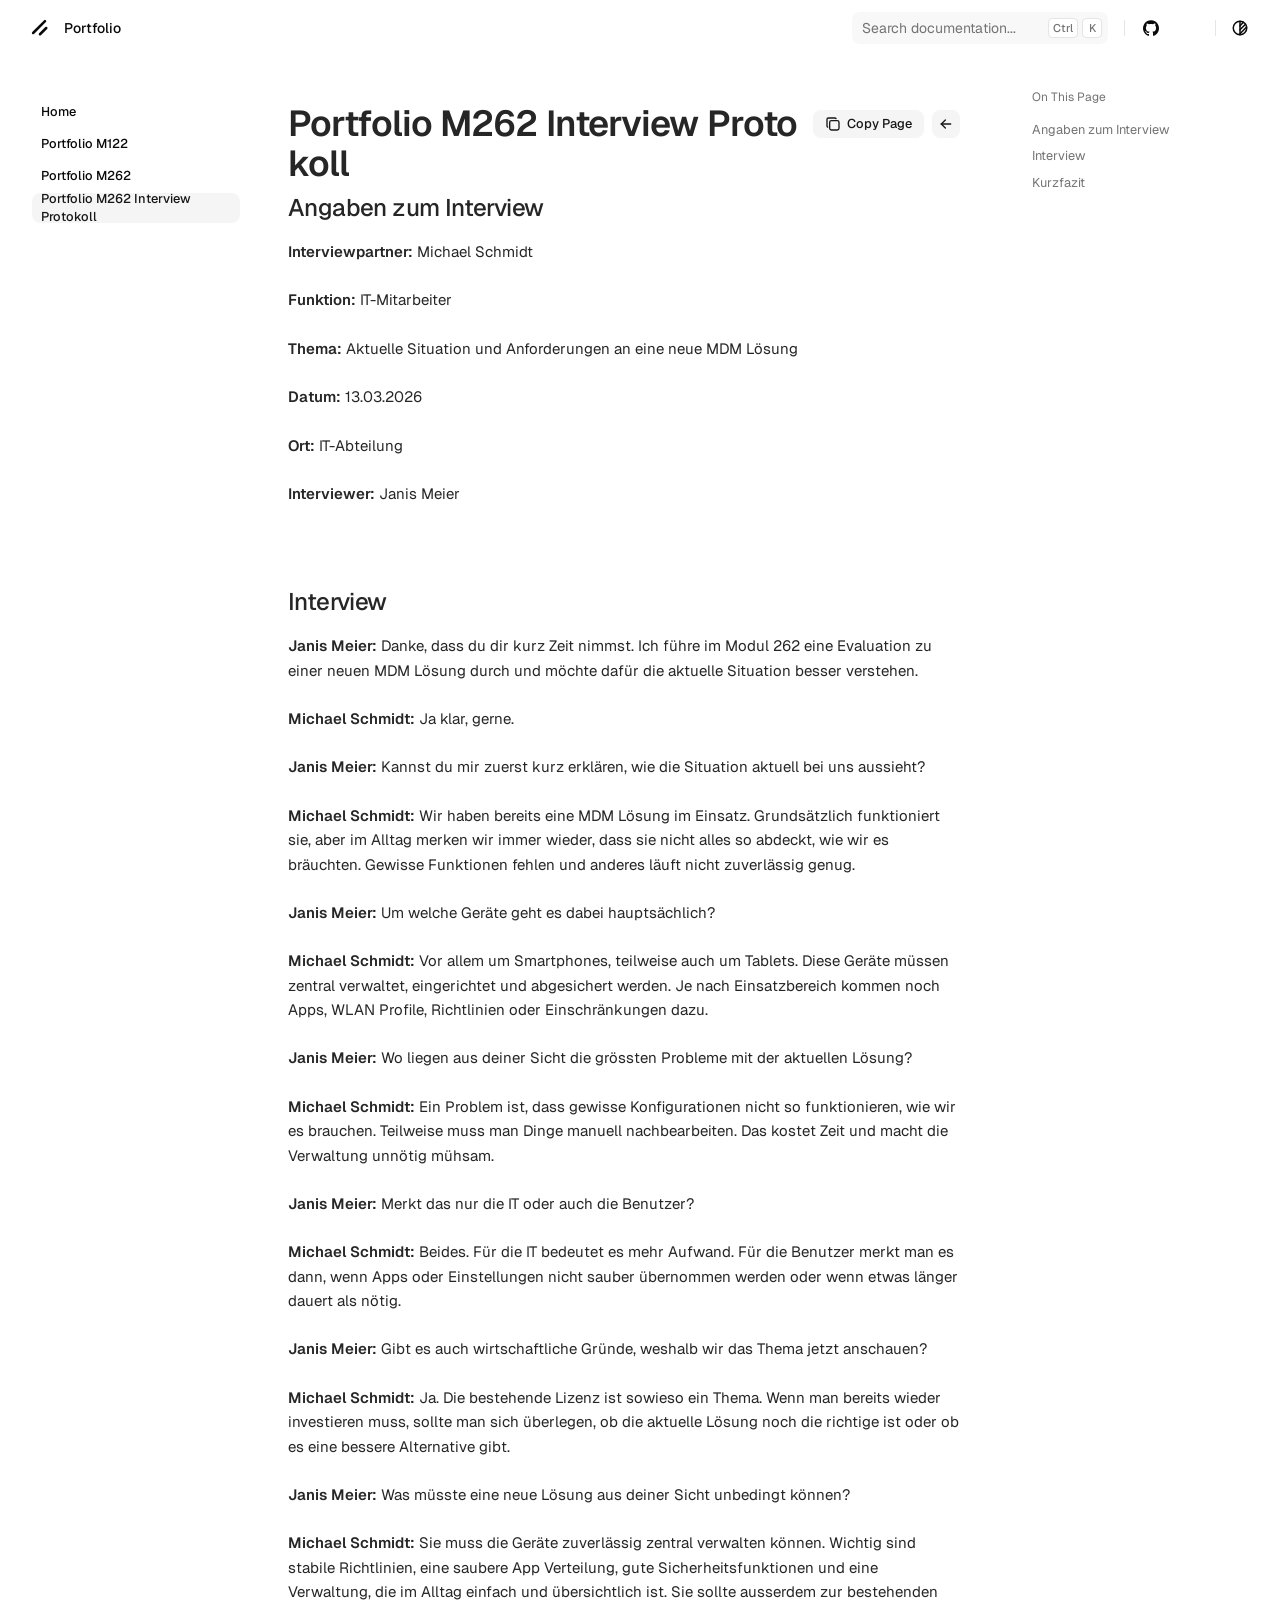
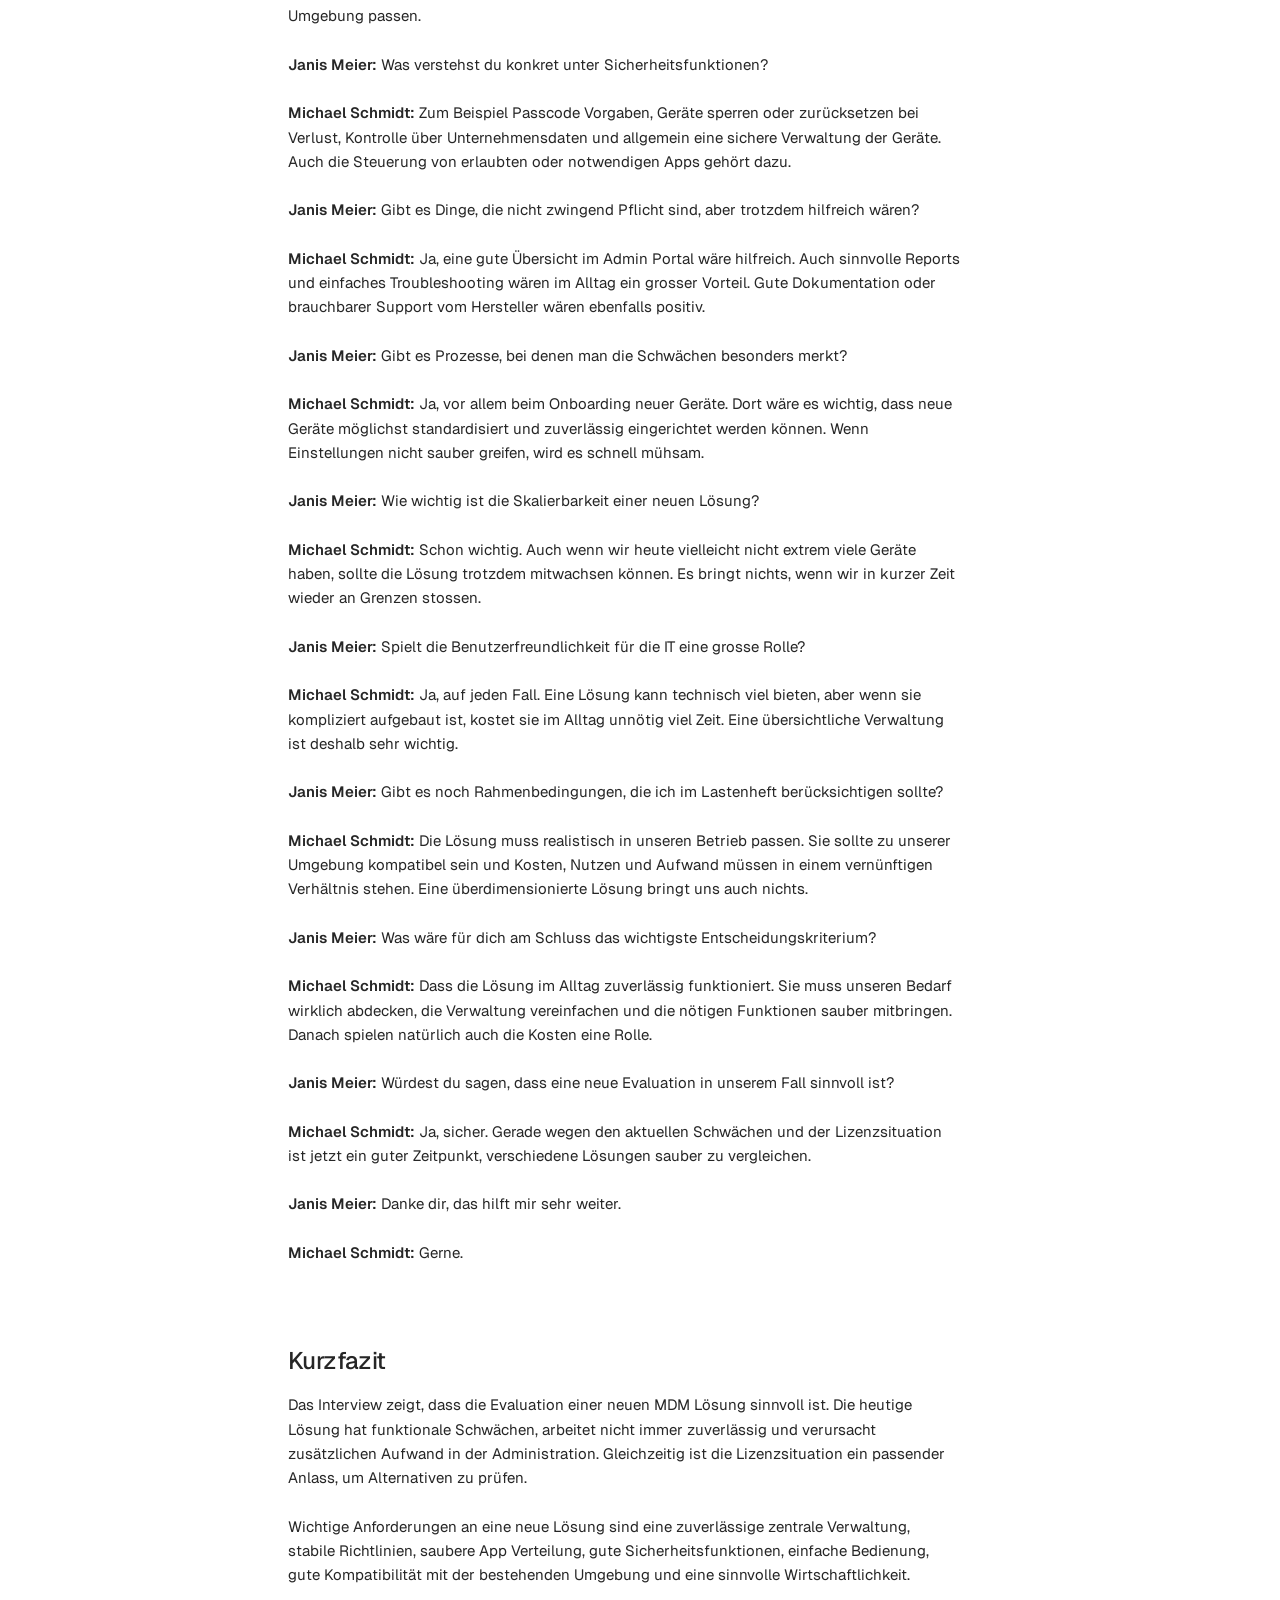
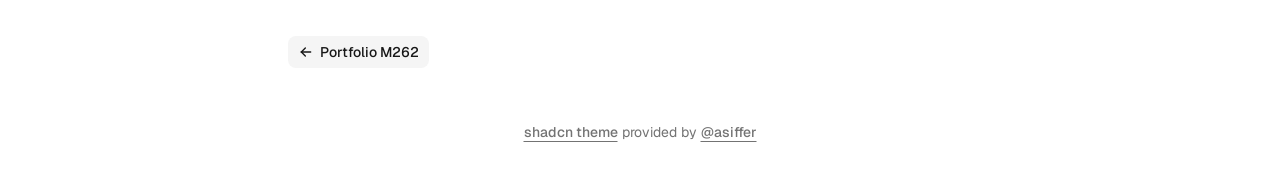
==== commit 1f8f0baf: "Deployed 98fef5f with MkDocs version: 1.6.1" ====
--- a/M262 Interview Protokoll/index.html
+++ b/M262 Interview Protokoll/index.html
@@ -431,12 +431,12 @@
   </div>
   <div class="typography w-full flex-1 *:data-[slot=alert]:first:mt-0">
     <h2 id="angaben-zum-interview">Angaben zum Interview</h2>
-<p><strong>Interviewpartner:</strong> Michael Schmidt
-<strong>Funktion:</strong> IT-Mitarbeiter
-<strong>Thema:</strong> Aktuelle Situation und Anforderungen an eine neue MDM Lösung
-<strong>Datum:</strong> 13.03.2026
-<strong>Ort:</strong> IT-Abteilung
-<strong>Interviewer:</strong> Janis Meier</p>
+<p><strong>Interviewpartner:</strong> Michael Schmidt</p>
+<p><strong>Funktion:</strong> IT-Mitarbeiter</p>
+<p><strong>Thema:</strong> Aktuelle Situation und Anforderungen an eine neue MDM Lösung</p>
+<p><strong>Datum:</strong> 13.03.2026</p>
+<p><strong>Ort:</strong> IT-Abteilung</p>
+<p><strong>Interviewer:</strong> Janis Meier</p>
 <h2 id="interview">Interview</h2>
 <p><strong>Janis Meier:</strong> Danke, dass du dir kurz Zeit nimmst. Ich führe im Modul 262 eine Evaluation zu einer neuen MDM Lösung durch und möchte dafür die aktuelle Situation besser verstehen.</p>
 <p><strong>Michael Schmidt:</strong> Ja klar, gerne.</p>
